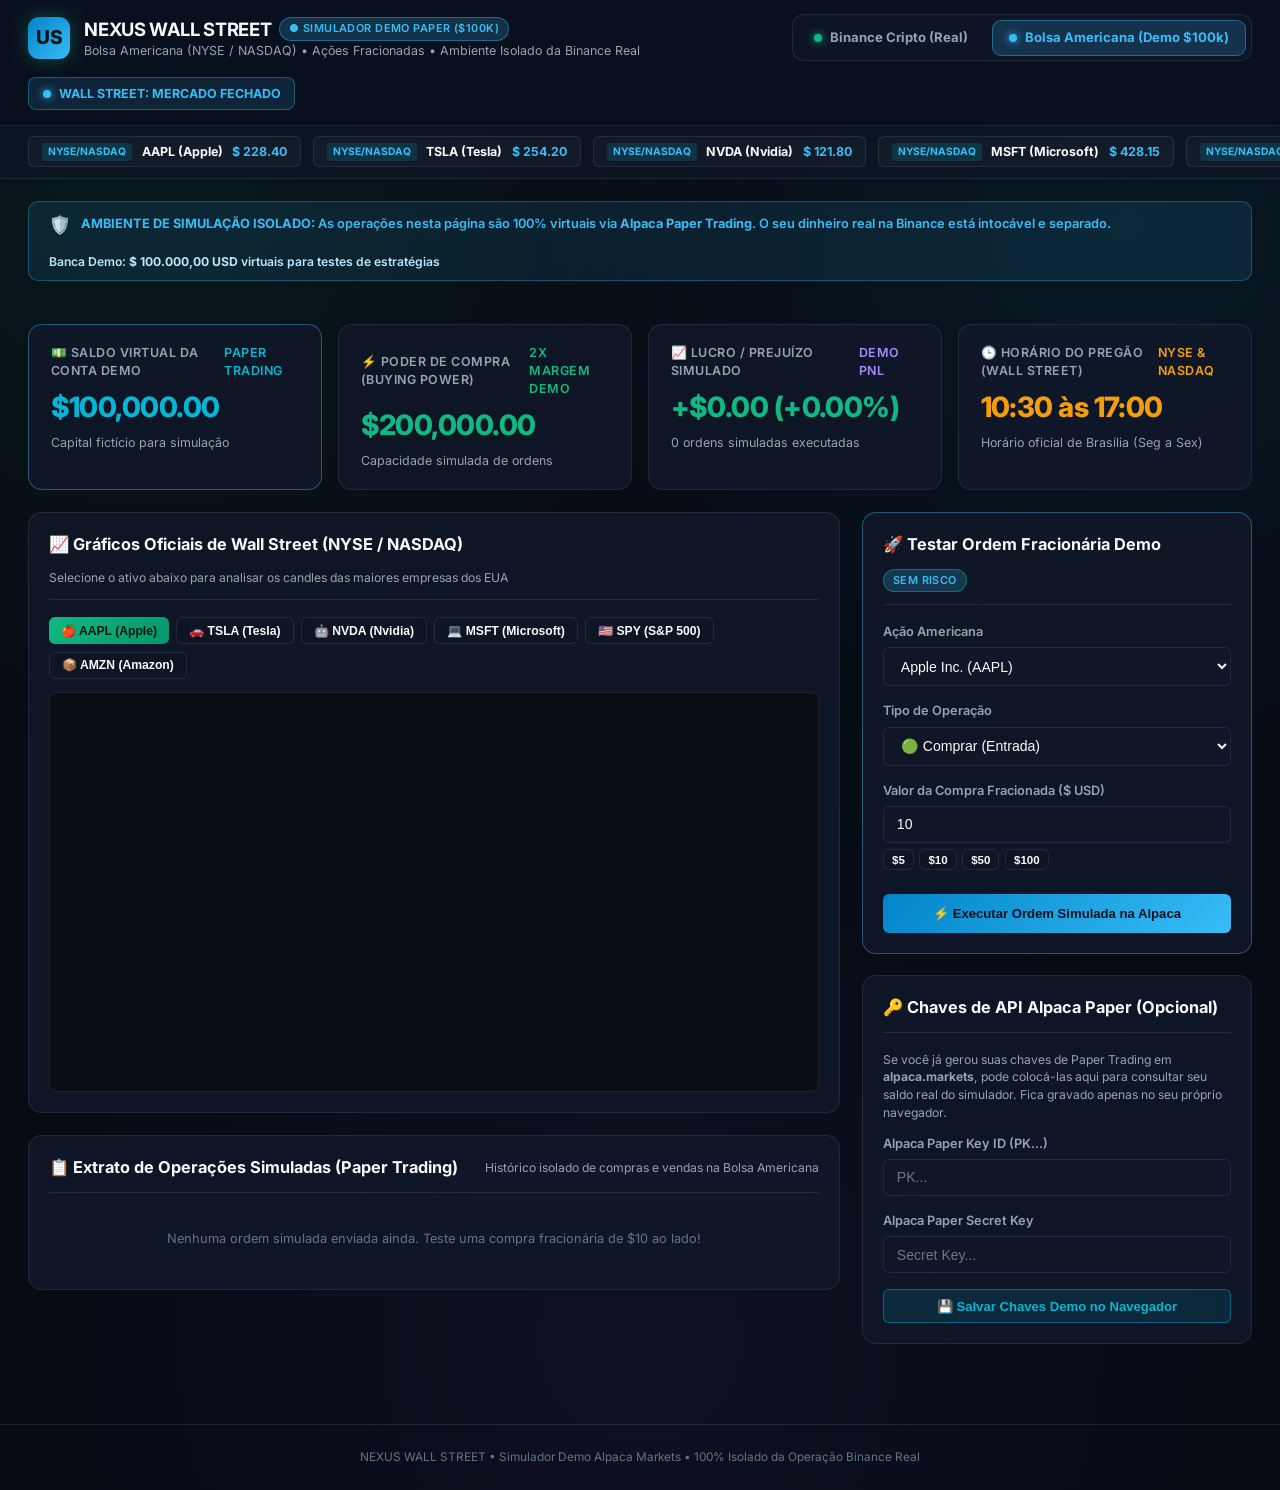
==== alpaca.html @ a0e59f93 "feat: complete visual redesign, real-time live metrics, and dedicated isolated Alpaca Demo simulator" ====
<!DOCTYPE html>
<html lang="pt-BR">
<head>
  <meta charset="UTF-8" />
  <meta name="viewport" content="width=device-width, initial-scale=1.0" />
  <title>NEXUS WALL STREET — Simulador Alpaca Paper Trading (Demo)</title>
  <link rel="stylesheet" href="styles.css?v=3.0.0" />
  <link rel="preconnect" href="https://fonts.googleapis.com">
  <link rel="preconnect" href="https://fonts.gstatic.com" crossorigin>
  <link href="https://fonts.googleapis.com/css2?family=Inter:wght@400;500;600;700;800&family=JetBrains+Mono:wght@400;600;700&display=swap" rel="stylesheet">
</head>
<body>

  <!-- Barra de Topo com Navegação entre Ambientes -->
  <header class="top-navbar">
    <div class="brand-area">
      <div class="brand-logo" style="background: linear-gradient(135deg, #0284c7, #38bdf8);">US</div>
      <div class="brand-title">
        <h1>
          NEXUS WALL STREET
          <span class="badge-live" style="background: rgba(56, 189, 248, 0.2); color: #38bdf8; border-color: rgba(56, 189, 248, 0.4);">
            ● SIMULADOR DEMO PAPER ($100K)
          </span>
        </h1>
        <div class="brand-subtitle">
          Bolsa Americana (NYSE / NASDAQ) • Ações Fracionadas • Ambiente Isolado da Binance Real
        </div>
      </div>
    </div>

    <!-- Seletor de Ambiente: Binance Real vs Bolsa Americana Demo -->
    <nav class="nav-switcher-bar" aria-label="Ambientes de Operação">
      <a href="index.html" class="nav-tab-link" title="Voltar para a Operação Real na Binance">
        <span class="pulse-dot pulse-green"></span>
        <span>Binance Cripto (Real)</span>
      </a>
      <a href="alpaca.html" class="nav-tab-link active-demo" title="Você está no Simulador Demo de Ações Americanas">
        <span class="pulse-dot pulse-blue"></span>
        <span>Bolsa Americana (Demo $100k)</span>
      </a>
    </nav>

    <!-- Status do Pregão de Wall Street -->
    <div class="controls-group">
      <div style="display: flex; align-items: center; gap: 0.5rem; background: rgba(56, 189, 248, 0.12); padding: 0.4rem 0.85rem; border-radius: 8px; border: 1px solid rgba(56, 189, 248, 0.35); font-size: 0.78rem;">
        <span id="marketStatusDot" class="pulse-dot pulse-blue"></span>
        <span id="marketStatusText" style="color: #38bdf8; font-weight: 700;">WALL STREET: VERIFICANDO...</span>
      </div>
    </div>
  </header>

  <!-- Faixa de Cotações de Wall Street -->
  <div class="market-ticker-strip" id="usMarketTickerStrip">
    <div class="ticker-pill"><span class="ticker-tag tag-bolsa">NYSE/NASDAQ</span><strong>AAPL (Apple)</strong><span style="color: #38bdf8; font-weight: 700;">$ 228.40</span></div>
    <div class="ticker-pill"><span class="ticker-tag tag-bolsa">NYSE/NASDAQ</span><strong>TSLA (Tesla)</strong><span style="color: #38bdf8; font-weight: 700;">$ 254.20</span></div>
    <div class="ticker-pill"><span class="ticker-tag tag-bolsa">NYSE/NASDAQ</span><strong>NVDA (Nvidia)</strong><span style="color: #38bdf8; font-weight: 700;">$ 121.80</span></div>
    <div class="ticker-pill"><span class="ticker-tag tag-bolsa">NYSE/NASDAQ</span><strong>MSFT (Microsoft)</strong><span style="color: #38bdf8; font-weight: 700;">$ 428.15</span></div>
    <div class="ticker-pill"><span class="ticker-tag tag-bolsa">NYSE/NASDAQ</span><strong>SPY (S&P 500)</strong><span style="color: #38bdf8; font-weight: 700;">$ 572.90</span></div>
  </div>

  <main class="dashboard-container">

    <!-- Banner de Isolamento e Segurança -->
    <div class="environment-banner env-demo">
      <div style="display: flex; align-items: center; gap: 0.6rem;">
        <span style="font-size: 1.1rem;">🛡️</span>
        <span><strong>AMBIENTE DE SIMULAÇÃO ISOLADO:</strong> As operações nesta página são 100% virtuais via <strong>Alpaca Paper Trading</strong>. O seu dinheiro real na Binance está intocável e separado.</span>
      </div>
      <div style="font-size: 0.76rem; color: #bae6fd;">
        Banca Demo: <strong>$ 100.000,00 USD</strong> virtuais para testes de estratégias
      </div>
    </div>

    <!-- 4 KPIS DA CONTA DEMO ALPACA -->
    <section class="kpi-grid">
      <div class="kpi-card" style="border-color: rgba(56, 189, 248, 0.4);">
        <div class="kpi-header">
          <span>💵 Saldo Virtual da Conta Demo</span>
          <span class="text-cyan">PAPER TRADING</span>
        </div>
        <div class="kpi-value text-cyan" id="alpacaDemoEquity">$ 100.000,00</div>
        <div class="kpi-sub">
          <span>Capital fictício para simulação</span>
        </div>
      </div>

      <div class="kpi-card">
        <div class="kpi-header">
          <span>⚡ Poder de Compra (Buying Power)</span>
          <span class="text-emerald">2X MARGEM DEMO</span>
        </div>
        <div class="kpi-value text-emerald" id="alpacaBuyingPower">$ 200.000,00</div>
        <div class="kpi-sub">
          <span>Capacidade simulada de ordens</span>
        </div>
      </div>

      <div class="kpi-card">
        <div class="kpi-header">
          <span>📈 Lucro / Prejuízo Simulado</span>
          <span class="text-purple">DEMO PnL</span>
        </div>
        <div class="kpi-value text-purple" id="alpacaDemoPnL">+$ 0,00 (0.00%)</div>
        <div class="kpi-sub">
          <span id="alpacaTradesCount">0 ordens simuladas executadas</span>
        </div>
      </div>

      <div class="kpi-card">
        <div class="kpi-header">
          <span>🕒 Horário do Pregão (Wall Street)</span>
          <span class="text-amber">NYSE & NASDAQ</span>
        </div>
        <div class="kpi-value text-amber" id="alpacaMarketClock">10:30 às 17:00</div>
        <div class="kpi-sub">
          <span>Horário oficial de Brasília (Seg a Sex)</span>
        </div>
      </div>
    </section>

    <!-- GRID DE TRABALHO: GRÁFICO DE AÇÕES + SIMULADOR DE ORDENS FRACIONADAS -->
    <div class="main-workspace-grid">

      <!-- Coluna Esquerda: Gráfico TradingView Oficial de Ações Americanas -->
      <div style="display: flex; flex-direction: column; gap: 1.35rem;">
        <section class="section-panel">
          <div class="section-header">
            <div class="section-title">
              <span>📈 Gráficos Oficiais de Wall Street (NYSE / NASDAQ)</span>
            </div>
            <div style="font-size: 0.76rem; color: var(--text-secondary);">
              Selecione o ativo abaixo para analisar os candles das maiores empresas dos EUA
            </div>
          </div>

          <!-- Tabs de Ações -->
          <div style="display: flex; gap: 0.45rem; margin-bottom: 0.85rem; flex-wrap: wrap;" id="usAssetTabs">
            <button class="btn btn-primary" onclick="switchUSChart('NASDAQ:AAPL', this)" style="padding: 0.35rem 0.75rem; font-size: 0.76rem;">
              🍎 AAPL (Apple)
            </button>
            <button class="btn" onclick="switchUSChart('NASDAQ:TSLA', this)" style="padding: 0.35rem 0.75rem; font-size: 0.76rem;">
              🚗 TSLA (Tesla)
            </button>
            <button class="btn" onclick="switchUSChart('NASDAQ:NVDA', this)" style="padding: 0.35rem 0.75rem; font-size: 0.76rem;">
              🤖 NVDA (Nvidia)
            </button>
            <button class="btn" onclick="switchUSChart('NASDAQ:MSFT', this)" style="padding: 0.35rem 0.75rem; font-size: 0.76rem;">
              💻 MSFT (Microsoft)
            </button>
            <button class="btn" onclick="switchUSChart('AMEX:SPY', this)" style="padding: 0.35rem 0.75rem; font-size: 0.76rem;">
              🇺🇸 SPY (S&P 500)
            </button>
            <button class="btn" onclick="switchUSChart('NASDAQ:AMZN', this)" style="padding: 0.35rem 0.75rem; font-size: 0.76rem;">
              📦 AMZN (Amazon)
            </button>
          </div>

          <!-- Container do Gráfico TradingView -->
          <div id="tradingview_chart_container" style="height: 400px; width: 100%; border-radius: 8px; overflow: hidden; background: #0b0e14; border: 1px solid rgba(255,255,255,0.08);">
            <iframe id="us_tv_iframe" src="https://s.tradingview.com/widgetembed/?frameElementId=tradingview_chart&symbol=NASDAQ%3AAAPL&interval=15&hidesidetoolbar=1&symboledit=1&saveimage=1&toolbarbg=0b0e14&studies=%5B%5D&theme=dark&style=1&timezone=America%2FNew_York&studies_overrides=%7B%7D&overrides=%7B%7D&enabled_features=%5B%5D&disabled_features=%5B%5D&locale=br" style="width: 100%; height: 100%; border: none;"></iframe>
          </div>
        </section>

        <!-- Histórico de Ordens Simuladas da Alpaca -->
        <section class="section-panel">
          <div class="section-header">
            <div class="section-title">
              <span>📋 Extrato de Operações Simuladas (Paper Trading)</span>
            </div>
            <div style="font-size: 0.76rem; color: var(--text-secondary);">
              Histórico isolado de compras e vendas na Bolsa Americana
            </div>
          </div>

          <div class="trades-feed-list" id="alpacaOrdersFeed">
            <div style="padding: 1rem; text-align: center; color: var(--text-muted); font-size: 0.8rem;">
              Nenhuma ordem simulada enviada ainda. Use o painel ao lado para testar uma compra fracionada.
            </div>
          </div>
        </section>
      </div>

      <!-- Coluna Direita: Painel de Controle de Ordens Simuladas & Chaves Alpaca -->
      <div style="display: flex; flex-direction: column; gap: 1.35rem;">

        <!-- Formulário de Teste de Ordens Fracionadas -->
        <section class="section-panel" style="border: 1px solid rgba(56, 189, 248, 0.4);">
          <div class="section-header">
            <div class="section-title">
              <span>🚀 Testar Ordem Fracionária Demo</span>
            </div>
            <span class="badge-live" style="background: rgba(56, 189, 248, 0.2); color: #38bdf8;">SEM RISCO</span>
          </div>

          <form id="alpacaOrderForm">
            <div class="form-group">
              <label for="selectStock">Ação Americana</label>
              <select id="selectStock" class="form-control">
                <option value="AAPL">Apple Inc. (AAPL)</option>
                <option value="TSLA">Tesla, Inc. (TSLA)</option>
                <option value="NVDA">NVIDIA Corp. (NVDA)</option>
                <option value="MSFT">Microsoft Corp. (MSFT)</option>
                <option value="SPY">SPDR S&P 500 ETF (SPY)</option>
                <option value="AMZN">Amazon.com, Inc. (AMZN)</option>
              </select>
            </div>

            <div class="form-group">
              <label for="selectOrderSide">Tipo de Operação</label>
              <select id="selectOrderSide" class="form-control">
                <option value="buy">🟢 Comprar (Entrada)</option>
                <option value="sell">🔴 Vender (Saída)</option>
              </select>
            </div>

            <div class="form-group">
              <label for="inputNotionalAmount">Valor da Compra Fracionada ($ USD)</label>
              <div style="display: flex; gap: 0.5rem;">
                <input type="number" id="inputNotionalAmount" class="form-control" min="1" step="1" value="10" required />
              </div>
              <div style="display: flex; gap: 0.35rem; margin-top: 0.4rem;">
                <button type="button" class="btn" onclick="document.getElementById('inputNotionalAmount').value = 5" style="padding: 0.2rem 0.5rem; font-size: 0.72rem;">$5</button>
                <button type="button" class="btn" onclick="document.getElementById('inputNotionalAmount').value = 10" style="padding: 0.2rem 0.5rem; font-size: 0.72rem;">$10</button>
                <button type="button" class="btn" onclick="document.getElementById('inputNotionalAmount').value = 50" style="padding: 0.2rem 0.5rem; font-size: 0.72rem;">$50</button>
                <button type="button" class="btn" onclick="document.getElementById('inputNotionalAmount').value = 100" style="padding: 0.2rem 0.5rem; font-size: 0.72rem;">$100</button>
              </div>
            </div>

            <button type="submit" class="btn btn-primary" style="width: 100%; justify-content: center; padding: 0.75rem; background: linear-gradient(135deg, #0284c7, #38bdf8); color: #02111e; font-weight: 700; margin-top: 0.5rem;">
              ⚡ Executar Ordem Simulada na Alpaca
            </button>
          </form>
        </section>

        <!-- Configuração Opcional de API Key da Alpaca (Salva apenas no seu navegador) -->
        <section class="section-panel">
          <div class="section-header">
            <div class="section-title">
              <span>🔑 Chaves de API Alpaca Paper (Opcional)</span>
            </div>
          </div>

          <div style="font-size: 0.76rem; color: var(--text-secondary); margin-bottom: 0.85rem;">
            Se você já gerou suas chaves de Paper Trading em <strong>alpaca.markets</strong>, pode colocá-las aqui para consultar seu saldo real do simulador. Fica gravado apenas no seu próprio navegador.
          </div>

          <form id="alpacaKeyForm">
            <div class="form-group">
              <label for="alpacaPaperKey">Alpaca Paper Key ID (PK...)</label>
              <input type="password" id="alpacaPaperKey" class="form-control" placeholder="PK..." />
            </div>
            <div class="form-group">
              <label for="alpacaPaperSecret">Alpaca Paper Secret Key</label>
              <input type="password" id="alpacaPaperSecret" class="form-control" placeholder="Secret Key..." />
            </div>
            <button type="submit" class="btn btn-cyan" style="width: 100%; justify-content: center;">
              💾 Salvar Chaves Demo no Navegador
            </button>
          </form>
        </section>

      </div>
    </div>
  </main>

  <footer style="text-align: center; padding: 1.5rem; font-size: 0.74rem; color: var(--text-muted); border-top: 1px solid var(--border-subtle); margin-top: 2rem;">
    NEXUS WALL STREET • Simulador Demo Alpaca Markets • 100% Isolado da Operação Binance Real
  </footer>

  <script src="alpaca.js?v=1.0.0"></script>
</body>
</html>
---- styles.css ----
:root {
  --bg-primary: #070b14;
  --bg-secondary: #0d1424;
  --bg-card: rgba(16, 24, 42, 0.85);
  --bg-card-hover: rgba(22, 33, 58, 0.95);
  --border-subtle: rgba(148, 163, 184, 0.14);
  --border-glow-green: rgba(16, 185, 129, 0.45);
  --border-glow-cyan: rgba(6, 182, 212, 0.45);
  --border-glow-red: rgba(239, 68, 68, 0.45);
  --text-primary: #f8fafc;
  --text-secondary: #94a3b8;
  --text-muted: #64748b;
  --accent-emerald: #10b981;
  --accent-emerald-bg: rgba(16, 185, 129, 0.12);
  --accent-cyan: #06b6d4;
  --accent-cyan-bg: rgba(6, 182, 212, 0.12);
  --accent-purple: #8b5cf6;
  --accent-purple-bg: rgba(139, 92, 246, 0.15);
  --accent-amber: #f59e0b;
  --accent-amber-bg: rgba(245, 158, 11, 0.14);
  --accent-red: #ef4444;
  --accent-red-bg: rgba(239, 68, 68, 0.14);
  --radius-lg: 14px;
  --radius-md: 10px;
  --radius-sm: 6px;
}

* {
  box-sizing: border-box;
  margin: 0;
  padding: 0;
}

body {
  font-family: 'Inter', -apple-system, BlinkMacSystemFont, 'Segoe UI', Roboto, sans-serif;
  background-color: var(--bg-primary);
  background-image:
    radial-gradient(circle at 12% 10%, rgba(16, 185, 129, 0.08) 0%, transparent 35%),
    radial-gradient(circle at 88% 15%, rgba(6, 182, 212, 0.08) 0%, transparent 35%),
    radial-gradient(circle at 50% 90%, rgba(139, 92, 246, 0.06) 0%, transparent 40%);
  color: var(--text-primary);
  min-height: 100vh;
  line-height: 1.45;
  overflow-x: hidden;
}

/* Header Superior */
.top-navbar {
  display: flex;
  flex-wrap: wrap;
  justify-content: space-between;
  align-items: center;
  gap: 1rem;
  padding: 0.9rem 1.75rem;
  background: rgba(10, 16, 30, 0.9);
  backdrop-filter: blur(12px);
  border-bottom: 1px solid var(--border-subtle);
  position: sticky;
  top: 0;
  z-index: 50;
}

.brand-area {
  display: flex;
  align-items: center;
  gap: 0.9rem;
}

.brand-logo {
  width: 42px;
  height: 42px;
  border-radius: 11px;
  background: linear-gradient(135deg, var(--accent-emerald), var(--accent-cyan));
  display: flex;
  align-items: center;
  justify-content: center;
  font-weight: 800;
  font-size: 1.2rem;
  color: #04131a;
  box-shadow: 0 0 20px rgba(16, 185, 129, 0.35);
}

.brand-title h1 {
  font-size: 1.15rem;
  font-weight: 700;
  letter-spacing: -0.02em;
  display: flex;
  align-items: center;
  gap: 0.5rem;
}

.badge-live {
  font-size: 0.68rem;
  padding: 0.18rem 0.55rem;
  border-radius: 999px;
  background: var(--accent-emerald-bg);
  color: var(--accent-emerald);
  border: 1px solid var(--border-glow-green);
  font-weight: 600;
  text-transform: uppercase;
  letter-spacing: 0.04em;
}

.brand-subtitle {
  font-size: 0.78rem;
  color: var(--text-secondary);
}

/* Barra de Progresso do Dia */
.day-cycle-widget {
  display: flex;
  align-items: center;
  gap: 1rem;
  background: rgba(15, 23, 42, 0.9);
  padding: 0.5rem 1rem;
  border-radius: var(--radius-md);
  border: 1px solid var(--border-subtle);
  min-width: 290px;
}

.day-label {
  font-weight: 700;
  font-size: 0.9rem;
  color: var(--accent-cyan);
  white-space: nowrap;
}

.day-progress-wrapper {
  flex: 1;
}

.day-progress-header {
  display: flex;
  justify-content: space-between;
  font-size: 0.72rem;
  color: var(--text-secondary);
  margin-bottom: 0.25rem;
}

.day-progress-bar {
  width: 100%;
  height: 8px;
  background: rgba(255, 255, 255, 0.08);
  border-radius: 999px;
  overflow: hidden;
}

.day-progress-fill {
  height: 100%;
  background: linear-gradient(90deg, var(--accent-cyan), var(--accent-emerald));
  border-radius: 999px;
  transition: width 0.35s ease;
}

/* Botões de Controle */
.controls-group {
  display: flex;
  align-items: center;
  gap: 0.6rem;
  flex-wrap: wrap;
}

.btn {
  display: inline-flex;
  align-items: center;
  gap: 0.45rem;
  padding: 0.52rem 0.95rem;
  border-radius: var(--radius-sm);
  font-size: 0.82rem;
  font-weight: 600;
  cursor: pointer;
  border: 1px solid var(--border-subtle);
  background: var(--bg-secondary);
  color: var(--text-primary);
  transition: all 0.18s ease;
}

.btn:hover {
  transform: translateY(-1px);
  border-color: var(--accent-cyan);
}

.btn-primary {
  background: linear-gradient(135deg, #10b981, #059669);
  color: #03150e;
  border: none;
  font-weight: 700;
}

.btn-primary:hover {
  box-shadow: 0 0 16px rgba(16, 185, 129, 0.4);
}

.btn-cyan {
  background: var(--accent-cyan-bg);
  color: var(--accent-cyan);
  border-color: var(--border-glow-cyan);
}

.btn-purple {
  background: var(--accent-purple-bg);
  color: #c4b5fd;
  border-color: rgba(139, 92, 246, 0.4);
}

.select-speed {
  background: var(--bg-secondary);
  color: var(--text-primary);
  border: 1px solid var(--border-subtle);
  padding: 0.48rem 0.75rem;
  border-radius: var(--radius-sm);
  font-size: 0.8rem;
  font-weight: 500;
}

/* Ticker de Cotações Cripto & Bolsa */
.market-ticker-strip {
  display: flex;
  gap: 0.75rem;
  padding: 0.65rem 1.75rem;
  background: rgba(13, 20, 36, 0.75);
  border-bottom: 1px solid var(--border-subtle);
  overflow-x: auto;
}

.ticker-pill {
  display: flex;
  align-items: center;
  gap: 0.6rem;
  padding: 0.35rem 0.8rem;
  background: rgba(255, 255, 255, 0.03);
  border: 1px solid var(--border-subtle);
  border-radius: var(--radius-sm);
  font-size: 0.78rem;
  white-space: nowrap;
}

.ticker-tag {
  font-size: 0.64rem;
  padding: 0.1rem 0.38rem;
  border-radius: 4px;
  font-weight: 700;
}

.tag-cripto {
  background: rgba(245, 158, 11, 0.16);
  color: #fbbf24;
}

.tag-bolsa {
  background: rgba(6, 182, 212, 0.16);
  color: #38bdf8;
}

/* Container Principal */
.dashboard-container {
  max-width: 1600px;
  margin: 0 auto;
  padding: 1.4rem 1.75rem 3rem;
  display: flex;
  flex-direction: column;
  gap: 1.4rem;
}

/* Grid de KPIs Principais */
.kpi-grid {
  display: grid;
  grid-template-columns: repeat(auto-fit, minmax(260px, 1fr));
  gap: 1rem;
}

.kpi-card {
  background: var(--bg-card);
  border: 1px solid var(--border-subtle);
  border-radius: var(--radius-lg);
  padding: 1.2rem 1.35rem;
  position: relative;
  overflow: hidden;
}

.kpi-card.vault-highlight {
  background: linear-gradient(145deg, rgba(16, 185, 129, 0.14), rgba(16, 24, 42, 0.92));
  border-color: var(--border-glow-green);
  box-shadow: 0 8px 30px rgba(16, 185, 129, 0.08);
}

.kpi-card.hive-highlight {
  background: linear-gradient(145deg, rgba(139, 92, 246, 0.14), rgba(16, 24, 42, 0.92));
  border-color: rgba(139, 92, 246, 0.4);
}

.kpi-header {
  display: flex;
  justify-content: space-between;
  align-items: center;
  font-size: 0.78rem;
  text-transform: uppercase;
  letter-spacing: 0.04em;
  color: var(--text-secondary);
  font-weight: 600;
  margin-bottom: 0.45rem;
}

.kpi-value {
  font-size: 1.75rem;
  font-weight: 800;
  letter-spacing: -0.02em;
  margin-bottom: 0.35rem;
}

.kpi-sub {
  font-size: 0.78rem;
  color: var(--text-secondary);
  display: flex;
  align-items: center;
  gap: 0.4rem;
}

.text-emerald { color: var(--accent-emerald); }
.text-cyan { color: var(--accent-cyan); }
.text-purple { color: #a78bfa; }
.text-amber { color: var(--accent-amber); }
.text-red { color: var(--accent-red); }

/* Layout Principal 2 Colunas */
.main-workspace-grid {
  display: grid;
  grid-template-columns: 1fr 390px;
  gap: 1.35rem;
  align-items: start;
}

@media (max-width: 1180px) {
  .main-workspace-grid {
    grid-template-columns: 1fr;
  }
}

.section-panel {
  background: var(--bg-card);
  border: 1px solid var(--border-subtle);
  border-radius: var(--radius-lg);
  padding: 1.25rem;
}

.section-header {
  display: flex;
  justify-content: space-between;
  align-items: center;
  flex-wrap: wrap;
  gap: 0.75rem;
  margin-bottom: 1.1rem;
  padding-bottom: 0.75rem;
  border-bottom: 1px solid var(--border-subtle);
}

.section-title {
  font-size: 1.02rem;
  font-weight: 700;
  display: flex;
  align-items: center;
  gap: 0.55rem;
}

/* Grid de Cards dos Robôs Operadores */
.bots-swarm-grid {
  display: grid;
  grid-template-columns: repeat(auto-fill, minmax(290px, 1fr));
  gap: 0.95rem;
}

.bot-card {
  background: rgba(13, 20, 36, 0.92);
  border: 1px solid var(--border-subtle);
  border-radius: var(--radius-md);
  padding: 1rem;
  transition: all 0.2s ease;
  cursor: pointer;
  position: relative;
}

.bot-card:hover {
  transform: translateY(-2px);
  border-color: var(--accent-cyan);
  background: var(--bg-card-hover);
}

.bot-card.positive-day {
  border-left: 4px solid var(--accent-emerald);
}

.bot-card.negative-day {
  border-left: 4px solid var(--accent-red);
}

.bot-top-row {
  display: flex;
  justify-content: space-between;
  align-items: flex-start;
  margin-bottom: 0.65rem;
}

.bot-name {
  font-weight: 700;
  font-size: 0.96rem;
  color: var(--text-primary);
  display: flex;
  align-items: center;
  gap: 0.4rem;
}

.gen-badge {
  font-size: 0.68rem;
  padding: 0.12rem 0.45rem;
  border-radius: 4px;
  background: var(--accent-purple-bg);
  color: #c4b5fd;
  border: 1px solid rgba(139, 92, 246, 0.35);
  font-weight: 700;
}

.iq-badge {
  font-size: 0.72rem;
  padding: 0.15rem 0.5rem;
  border-radius: 999px;
  background: var(--accent-cyan-bg);
  color: var(--accent-cyan);
  font-weight: 700;
}

.bot-meta-row {
  display: flex;
  justify-content: space-between;
  font-size: 0.75rem;
  color: var(--text-secondary);
  margin-bottom: 0.75rem;
}

.bot-pnl-box {
  background: rgba(255, 255, 255, 0.03);
  border-radius: var(--radius-sm);
  padding: 0.6rem 0.75rem;
  display: flex;
  justify-content: space-between;
  align-items: center;
  margin-bottom: 0.7rem;
}

.bot-status-pill {
  font-size: 0.7rem;
  padding: 0.15rem 0.5rem;
  border-radius: 4px;
  font-weight: 700;
}

.status-cloning {
  background: var(--accent-emerald-bg);
  color: var(--accent-emerald);
}

.status-danger {
  background: var(--accent-red-bg);
  color: var(--accent-red);
}

/* Barras de Pesos Neurais Miniatura */
.neural-mini-bars {
  display: grid;
  grid-template-columns: repeat(6, 1fr);
  gap: 0.3rem;
  margin-top: 0.55rem;
}

.neural-bar-col {
  display: flex;
  flex-direction: column;
  align-items: center;
  gap: 0.2rem;
}

.neural-bar-track {
  width: 100%;
  height: 26px;
  background: rgba(255, 255, 255, 0.06);
  border-radius: 3px;
  display: flex;
  align-items: flex-end;
  overflow: hidden;
}

.neural-bar-fill {
  width: 100%;
  background: linear-gradient(180deg, var(--accent-cyan), var(--accent-purple));
  border-radius: 3px;
}

.neural-bar-label {
  font-size: 0.6rem;
  color: var(--text-muted);
  font-weight: 600;
}

/* Tabelas e Listas Laterais */
.feed-list {
  display: flex;
  flex-direction: column;
  gap: 0.55rem;
  max-height: 360px;
  overflow-y: auto;
}

.feed-item {
  padding: 0.65rem 0.8rem;
  border-radius: var(--radius-sm);
  background: rgba(255, 255, 255, 0.025);
  border: 1px solid var(--border-subtle);
  font-size: 0.78rem;
  display: flex;
  justify-content: space-between;
  align-items: center;
  gap: 0.5rem;
}

.ledger-table {
  width: 100%;
  border-collapse: collapse;
  font-size: 0.8rem;
}

.ledger-table th,
.ledger-table td {
  padding: 0.65rem 0.75rem;
  text-align: left;
  border-bottom: 1px solid var(--border-subtle);
}

.ledger-table th {
  color: var(--text-secondary);
  font-weight: 600;
  font-size: 0.72rem;
  text-transform: uppercase;
}

/* Modais Nativos <dialog closedby="any"> */
dialog {
  margin: auto;
  background: #0d1527;
  color: var(--text-primary);
  border: 1px solid var(--border-glow-cyan);
  border-radius: var(--radius-lg);
  padding: 0;
  width: min(620px, 92vw);
  box-shadow: 0 25px 60px rgba(0, 0, 0, 0.75);
}

dialog::backdrop {
  background-color: rgba(3, 7, 18, 0.72);
  backdrop-filter: blur(4px);
}

.dialog-inner {
  padding: 1.5rem;
}

.dialog-header {
  display: flex;
  justify-content: space-between;
  align-items: center;
  padding-bottom: 0.9rem;
  margin-bottom: 1.1rem;
  border-bottom: 1px solid var(--border-subtle);
}

.form-group {
  margin-bottom: 1rem;
}

.form-group label {
  display: block;
  font-size: 0.8rem;
  font-weight: 600;
  color: var(--text-secondary);
  margin-bottom: 0.35rem;
}

.form-control {
  width: 100%;
  padding: 0.6rem 0.8rem;
  border-radius: var(--radius-sm);
  border: 1px solid var(--border-subtle);
  background: rgba(15, 23, 42, 0.95);
  color: var(--text-primary);
  font-size: 0.88rem;
}

/* Nav Switcher: Binance Real vs Alpaca Demo */
.nav-switcher-bar {
  display: flex;
  align-items: center;
  gap: 0.5rem;
  background: rgba(15, 23, 42, 0.8);
  padding: 0.3rem;
  border-radius: 12px;
  border: 1px solid var(--border-subtle);
}

.nav-tab-link {
  display: inline-flex;
  align-items: center;
  gap: 0.5rem;
  padding: 0.45rem 1rem;
  border-radius: 9px;
  font-size: 0.82rem;
  font-weight: 700;
  text-decoration: none;
  color: var(--text-secondary);
  transition: all 0.2s ease;
}

.nav-tab-link:hover {
  color: var(--text-primary);
  background: rgba(255, 255, 255, 0.05);
}

.nav-tab-link.active-real {
  background: rgba(16, 185, 129, 0.18);
  color: #10b981;
  border: 1px solid rgba(16, 185, 129, 0.4);
}

.nav-tab-link.active-demo {
  background: rgba(56, 189, 248, 0.18);
  color: #38bdf8;
  border: 1px solid rgba(56, 189, 248, 0.4);
}

.pulse-dot {
  width: 8px;
  height: 8px;
  border-radius: 50%;
  display: inline-block;
  animation: pulseAnim 1.6s infinite ease-in-out;
}

.pulse-green {
  background: #10b981;
  box-shadow: 0 0 8px #10b981;
}

.pulse-blue {
  background: #38bdf8;
  box-shadow: 0 0 8px #38bdf8;
}

@keyframes pulseAnim {
  0% { transform: scale(0.9); opacity: 0.6; }
  50% { transform: scale(1.3); opacity: 1; }
  100% { transform: scale(0.9); opacity: 0.6; }
}

/* Terminal Card & Position Highlights */
.position-hero-card {
  background: linear-gradient(135deg, rgba(16, 24, 42, 0.95), rgba(13, 20, 36, 0.95));
  border: 1px solid rgba(16, 185, 129, 0.35);
  border-radius: var(--radius-lg);
  padding: 1.25rem;
  position: relative;
  overflow: hidden;
}

.position-hero-card::before {
  content: '';
  position: absolute;
  top: 0;
  left: 0;
  right: 0;
  height: 3px;
  background: linear-gradient(90deg, #10b981, #06b6d4, #8b5cf6);
}

.position-stats-grid {
  display: grid;
  grid-template-columns: repeat(auto-fit, minmax(140px, 1fr));
  gap: 0.75rem;
  margin-top: 1rem;
}

.pos-stat-box {
  background: rgba(255, 255, 255, 0.03);
  border: 1px solid rgba(255, 255, 255, 0.06);
  border-radius: var(--radius-sm);
  padding: 0.65rem 0.85rem;
}

.pos-stat-label {
  font-size: 0.68rem;
  color: var(--text-muted);
  text-transform: uppercase;
  font-weight: 700;
  letter-spacing: 0.05em;
}

.pos-stat-value {
  font-size: 1.15rem;
  font-weight: 800;
  margin-top: 0.2rem;
}

/* Badge de isolamento seguro */
.environment-banner {
  padding: 0.6rem 1.25rem;
  border-radius: var(--radius-md);
  font-size: 0.8rem;
  font-weight: 600;
  display: flex;
  align-items: center;
  justify-content: space-between;
  gap: 1rem;
  margin-bottom: 1.25rem;
  flex-wrap: wrap;
}

.env-real {
  background: rgba(16, 185, 129, 0.1);
  border: 1px solid rgba(16, 185, 129, 0.3);
  color: #34d399;
}

.env-demo {
  background: rgba(56, 189, 248, 0.1);
  border: 1px solid rgba(56, 189, 248, 0.3);
  color: #38bdf8;
}
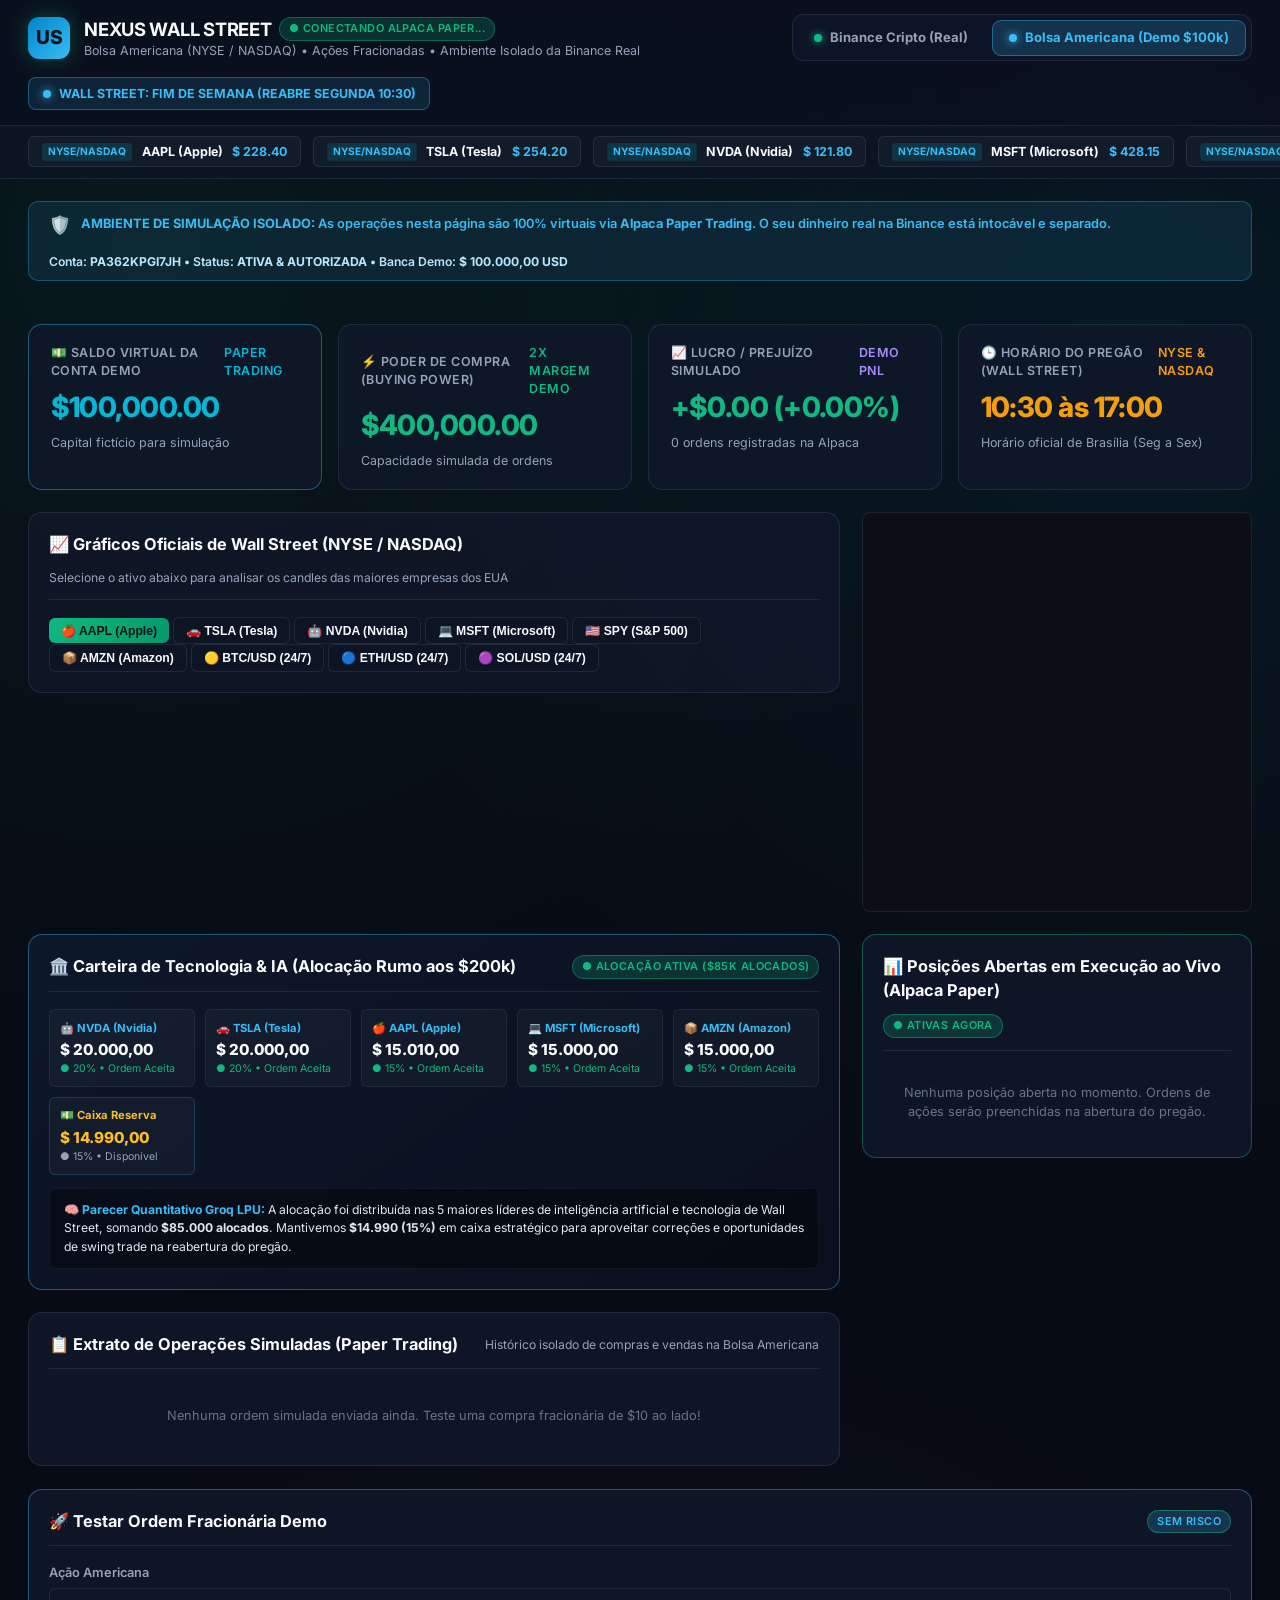
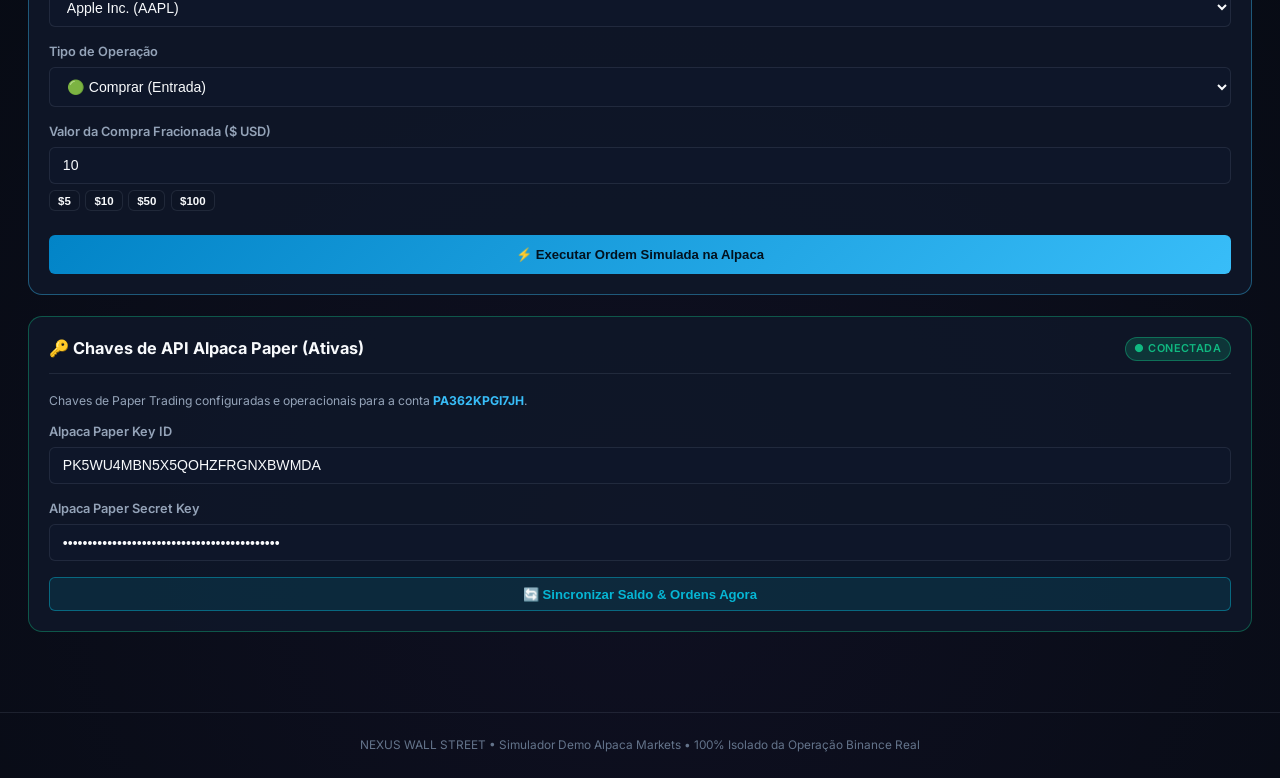
==== commit 2f36da82: "feat: nexus darwin ai - arquitetura 3 camadas 7d, order flow, folga 3x taxa, telegram bot e persiste" ====
--- a/alpaca.html
+++ b/alpaca.html
@@ -18,8 +18,8 @@
       <div class="brand-title">
         <h1>
           NEXUS WALL STREET
-          <span class="badge-live" style="background: rgba(56, 189, 248, 0.2); color: #38bdf8; border-color: rgba(56, 189, 248, 0.4);">
-            ● SIMULADOR DEMO PAPER ($100K)
+          <span class="badge-live" style="background: rgba(16, 185, 129, 0.2); color: #10b981; border-color: rgba(16, 185, 129, 0.4);" id="alpacaConnBadge">
+            ● CONECTANDO ALPACA PAPER...
           </span>
         </h1>
         <div class="brand-subtitle">
@@ -66,8 +66,8 @@
         <span style="font-size: 1.1rem;">🛡️</span>
         <span><strong>AMBIENTE DE SIMULAÇÃO ISOLADO:</strong> As operações nesta página são 100% virtuais via <strong>Alpaca Paper Trading</strong>. O seu dinheiro real na Binance está intocável e separado.</span>
       </div>
-      <div style="font-size: 0.76rem; color: #bae6fd;">
-        Banca Demo: <strong>$ 100.000,00 USD</strong> virtuais para testes de estratégias
+      <div style="font-size: 0.76rem; color: #bae6fd;" id="bannerAccountNumber">
+        Conta: <strong>PA362KPGI7JH</strong> • Status: <strong>ATIVA & AUTORIZADA</strong> • Banca Demo: <strong>$ 100.000,00 USD</strong>
       </div>
     </div>
 
@@ -134,7 +134,6 @@
           </div>
 
           <!-- Tabs de Ações -->
-          <div style="display: flex; gap: 0.45rem; margin-bottom: 0.85rem; flex-wrap: wrap;" id="usAssetTabs">
             <button class="btn btn-primary" onclick="switchUSChart('NASDAQ:AAPL', this)" style="padding: 0.35rem 0.75rem; font-size: 0.76rem;">
               🍎 AAPL (Apple)
             </button>
@@ -152,12 +151,87 @@
             </button>
             <button class="btn" onclick="switchUSChart('NASDAQ:AMZN', this)" style="padding: 0.35rem 0.75rem; font-size: 0.76rem;">
               📦 AMZN (Amazon)
+            </button>
+            <button class="btn" onclick="switchUSChart('COINBASE:BTCUSD', this)" style="padding: 0.35rem 0.75rem; font-size: 0.76rem;">
+              🟡 BTC/USD (24/7)
+            </button>
+            <button class="btn" onclick="switchUSChart('COINBASE:ETHUSD', this)" style="padding: 0.35rem 0.75rem; font-size: 0.76rem;">
+              🔵 ETH/USD (24/7)
+            </button>
+            <button class="btn" onclick="switchUSChart('COINBASE:SOLUSD', this)" style="padding: 0.35rem 0.75rem; font-size: 0.76rem;">
+              🟣 SOL/USD (24/7)
             </button>
           </div>
 
           <!-- Container do Gráfico TradingView -->
           <div id="tradingview_chart_container" style="height: 400px; width: 100%; border-radius: 8px; overflow: hidden; background: #0b0e14; border: 1px solid rgba(255,255,255,0.08);">
             <iframe id="us_tv_iframe" src="https://s.tradingview.com/widgetembed/?frameElementId=tradingview_chart&symbol=NASDAQ%3AAAPL&interval=15&hidesidetoolbar=1&symboledit=1&saveimage=1&toolbarbg=0b0e14&studies=%5B%5D&theme=dark&style=1&timezone=America%2FNew_York&studies_overrides=%7B%7D&overrides=%7B%7D&enabled_features=%5B%5D&disabled_features=%5B%5D&locale=br" style="width: 100%; height: 100%; border: none;"></iframe>
+          </div>
+        </section>
+
+        <!-- Painel Carteira de Alta Performance Wall Street (Meta $200k) -->
+        <section class="section-panel" style="border: 1px solid rgba(56, 189, 248, 0.4); background: linear-gradient(145deg, rgba(14, 25, 45, 0.9), rgba(10, 16, 30, 0.95));">
+          <div class="section-header">
+            <div class="section-title">
+              <span>🏛️ Carteira de Tecnologia & IA (Alocação Rumo aos $200k)</span>
+            </div>
+            <span class="badge-live" style="background: rgba(16, 185, 129, 0.2); color: #10b981; border-color: rgba(16, 185, 129, 0.4);">
+              ● ALOCAÇÃO ATIVA ($85K ALOCADOS)
+            </span>
+          </div>
+
+          <!-- Cards de Ativos Alocados -->
+          <div style="display: grid; grid-template-columns: repeat(auto-fit, minmax(130px, 1fr)); gap: 0.6rem; margin-bottom: 0.85rem;">
+            <div style="background: rgba(255, 255, 255, 0.03); padding: 0.6rem; border-radius: 6px; border: 1px solid rgba(255, 255, 255, 0.06);">
+              <div style="font-size: 0.70rem; color: #38bdf8; font-weight: 700;">🤖 NVDA (Nvidia)</div>
+              <div style="font-size: 0.95rem; font-weight: 800; color: #f8fafc; margin-top: 0.2rem;">$ 20.000,00</div>
+              <div style="font-size: 0.66rem; color: #10b981;">● 20% • Ordem Aceita</div>
+            </div>
+            <div style="background: rgba(255, 255, 255, 0.03); padding: 0.6rem; border-radius: 6px; border: 1px solid rgba(255, 255, 255, 0.06);">
+              <div style="font-size: 0.70rem; color: #38bdf8; font-weight: 700;">🚗 TSLA (Tesla)</div>
+              <div style="font-size: 0.95rem; font-weight: 800; color: #f8fafc; margin-top: 0.2rem;">$ 20.000,00</div>
+              <div style="font-size: 0.66rem; color: #10b981;">● 20% • Ordem Aceita</div>
+            </div>
+            <div style="background: rgba(255, 255, 255, 0.03); padding: 0.6rem; border-radius: 6px; border: 1px solid rgba(255, 255, 255, 0.06);">
+              <div style="font-size: 0.70rem; color: #38bdf8; font-weight: 700;">🍎 AAPL (Apple)</div>
+              <div style="font-size: 0.95rem; font-weight: 800; color: #f8fafc; margin-top: 0.2rem;">$ 15.010,00</div>
+              <div style="font-size: 0.66rem; color: #10b981;">● 15% • Ordem Aceita</div>
+            </div>
+            <div style="background: rgba(255, 255, 255, 0.03); padding: 0.6rem; border-radius: 6px; border: 1px solid rgba(255, 255, 255, 0.06);">
+              <div style="font-size: 0.70rem; color: #38bdf8; font-weight: 700;">💻 MSFT (Microsoft)</div>
+              <div style="font-size: 0.95rem; font-weight: 800; color: #f8fafc; margin-top: 0.2rem;">$ 15.000,00</div>
+              <div style="font-size: 0.66rem; color: #10b981;">● 15% • Ordem Aceita</div>
+            </div>
+            <div style="background: rgba(255, 255, 255, 0.03); padding: 0.6rem; border-radius: 6px; border: 1px solid rgba(255, 255, 255, 0.06);">
+              <div style="font-size: 0.70rem; color: #38bdf8; font-weight: 700;">📦 AMZN (Amazon)</div>
+              <div style="font-size: 0.95rem; font-weight: 800; color: #f8fafc; margin-top: 0.2rem;">$ 15.000,00</div>
+              <div style="font-size: 0.66rem; color: #10b981;">● 15% • Ordem Aceita</div>
+            </div>
+            <div style="background: rgba(255, 255, 255, 0.03); padding: 0.6rem; border-radius: 6px; border: 1px solid rgba(56, 189, 248, 0.2);">
+              <div style="font-size: 0.70rem; color: #fbbf24; font-weight: 700;">💵 Caixa Reserva</div>
+              <div style="font-size: 0.95rem; font-weight: 800; color: #fbbf24; margin-top: 0.2rem;">$ 14.990,00</div>
+              <div style="font-size: 0.66rem; color: #94a3b8;">● 15% • Disponível</div>
+            </div>
+          </div>
+
+          <!-- Parecer Groq LPU -->
+          <div style="background: rgba(0, 0, 0, 0.35); padding: 0.75rem 0.85rem; border-radius: 6px; border: 1px solid rgba(255, 255, 255, 0.05); font-size: 0.76rem; line-height: 1.5; color: #e2e8f0;">
+            <strong style="color: #38bdf8;">🧠 Parecer Quantitativo Groq LPU:</strong> A alocação foi distribuída nas 5 maiores líderes de inteligência artificial e tecnologia de Wall Street, somando <strong>$85.000 alocados</strong>. Mantivemos <strong>$14.990 (15%)</strong> em caixa estratégico para aproveitar correções e oportunidades de swing trade na reabertura do pregão.
+          </div>
+        </section>
+
+        <!-- Posições Abertas ao Vivo na Alpaca Paper -->
+        <section class="section-panel" style="border: 1px solid rgba(16, 185, 129, 0.4);">
+          <div class="section-header">
+            <div class="section-title">
+              <span>📊 Posições Abertas em Execução ao Vivo (Alpaca Paper)</span>
+            </div>
+            <span class="badge-live" style="background: rgba(16, 185, 129, 0.2); color: #10b981;">● ATIVAS AGORA</span>
+          </div>
+          <div id="alpacaPositionsContainer">
+            <div style="padding: 1rem; text-align: center; color: var(--text-muted); font-size: 0.8rem;">
+              Carregando posições da conta Alpaca...
+            </div>
           </div>
         </section>
 
@@ -202,6 +276,9 @@
                 <option value="MSFT">Microsoft Corp. (MSFT)</option>
                 <option value="SPY">SPDR S&P 500 ETF (SPY)</option>
                 <option value="AMZN">Amazon.com, Inc. (AMZN)</option>
+                <option value="BTC/USD">🟡 Bitcoin (BTC/USD) - Ativo 24/7</option>
+                <option value="ETH/USD">🔵 Ethereum (ETH/USD) - Ativo 24/7</option>
+                <option value="SOL/USD">🟣 Solana (SOL/USD) - Ativo 24/7</option>
               </select>
             </div>
 
@@ -232,29 +309,30 @@
           </form>
         </section>
 
-        <!-- Configuração Opcional de API Key da Alpaca (Salva apenas no seu navegador) -->
-        <section class="section-panel">
-          <div class="section-header">
-            <div class="section-title">
-              <span>🔑 Chaves de API Alpaca Paper (Opcional)</span>
-            </div>
+        <!-- Configuração das Chaves de API Alpaca Paper -->
+        <section class="section-panel" style="border: 1px solid rgba(16, 185, 129, 0.4);">
+          <div class="section-header">
+            <div class="section-title">
+              <span>🔑 Chaves de API Alpaca Paper (Ativas)</span>
+            </div>
+            <span class="badge-live" style="background: rgba(16, 185, 129, 0.2); color: #10b981;">● CONECTADA</span>
           </div>
 
           <div style="font-size: 0.76rem; color: var(--text-secondary); margin-bottom: 0.85rem;">
-            Se você já gerou suas chaves de Paper Trading em <strong>alpaca.markets</strong>, pode colocá-las aqui para consultar seu saldo real do simulador. Fica gravado apenas no seu próprio navegador.
+            Chaves de Paper Trading configuradas e operacionais para a conta <strong style="color: #38bdf8;">PA362KPGI7JH</strong>.
           </div>
 
           <form id="alpacaKeyForm">
             <div class="form-group">
-              <label for="alpacaPaperKey">Alpaca Paper Key ID (PK...)</label>
-              <input type="password" id="alpacaPaperKey" class="form-control" placeholder="PK..." />
+              <label for="alpacaPaperKey">Alpaca Paper Key ID</label>
+              <input type="text" id="alpacaPaperKey" class="form-control" value="PK5WU4MBN5X5QOHZFRGNXBWMDA" readonly />
             </div>
             <div class="form-group">
               <label for="alpacaPaperSecret">Alpaca Paper Secret Key</label>
-              <input type="password" id="alpacaPaperSecret" class="form-control" placeholder="Secret Key..." />
+              <input type="password" id="alpacaPaperSecret" class="form-control" value="GfC4EWSUuf5zmVV2VUtEPtrjcXmeaBFt9puGoLoDXhtx" />
             </div>
             <button type="submit" class="btn btn-cyan" style="width: 100%; justify-content: center;">
-              💾 Salvar Chaves Demo no Navegador
+              🔄 Sincronizar Saldo & Ordens Agora
             </button>
           </form>
         </section>
@@ -267,6 +345,6 @@
     NEXUS WALL STREET • Simulador Demo Alpaca Markets • 100% Isolado da Operação Binance Real
   </footer>
 
-  <script src="alpaca.js?v=1.0.0"></script>
+  <script src="alpaca.js?v=2.2.0"></script>
 </body>
 </html>
--- a/styles.css
+++ b/styles.css
@@ -252,6 +252,11 @@
   color: #38bdf8;
 }
 
+.tag-dust {
+  background: rgba(148, 163, 184, 0.16);
+  color: #94a3b8;
+}
+
 /* Container Principal */
 .dashboard-container {
   max-width: 1600px;
@@ -731,3 +736,452 @@
   border: 1px solid rgba(56, 189, 248, 0.3);
   color: #38bdf8;
 }
+
+/* Barra de Distribuição Visual do Patrimônio */
+.capital-breakdown-bar {
+  display: flex;
+  height: 14px;
+  border-radius: 999px;
+  overflow: hidden;
+  background: rgba(255, 255, 255, 0.05);
+  margin: 1rem 0 1.5rem;
+  box-shadow: inset 0 1px 3px rgba(0, 0, 0, 0.4);
+}
+
+.breakdown-segment {
+  height: 100%;
+  transition: width 0.4s ease;
+  position: relative;
+}
+
+.seg-cash { background: #38bdf8; }
+.seg-trade { background: #f59e0b; }
+.seg-vault { background: #8b5cf6; }
+
+.breakdown-legend {
+  display: flex;
+  gap: 1.25rem;
+  flex-wrap: wrap;
+  font-size: 0.76rem;
+  color: var(--text-secondary);
+  margin-bottom: 1.5rem;
+}
+
+.legend-item {
+  display: flex;
+  align-items: center;
+  gap: 0.45rem;
+}
+
+.legend-dot {
+  width: 10px;
+  height: 10px;
+  border-radius: 3px;
+}
+
+/* Tabela Oficial de Ativos da Binance */
+.assets-table-wrapper {
+  overflow-x: auto;
+  border-radius: var(--radius-md);
+  border: 1px solid var(--border-subtle);
+  background: var(--bg-card);
+}
+
+.assets-table {
+  width: 100%;
+  border-collapse: collapse;
+  font-size: 0.82rem;
+  text-align: left;
+}
+
+.assets-table th {
+  background: rgba(15, 23, 42, 0.95);
+  color: var(--text-muted);
+  font-weight: 700;
+  text-transform: uppercase;
+  font-size: 0.70rem;
+  letter-spacing: 0.05em;
+  padding: 0.85rem 1rem;
+  border-bottom: 1px solid var(--border-subtle);
+}
+
+.assets-table td {
+  padding: 0.9rem 1rem;
+  border-bottom: 1px solid rgba(255, 255, 255, 0.04);
+  vertical-align: middle;
+}
+
+.assets-table tr:hover {
+  background: rgba(255, 255, 255, 0.02);
+}
+
+.asset-chip {
+  display: inline-flex;
+  align-items: center;
+  gap: 0.5rem;
+  font-weight: 700;
+}
+
+.asset-icon-box {
+  width: 28px;
+  height: 28px;
+  border-radius: 6px;
+  display: flex;
+  align-items: center;
+  justify-content: center;
+  font-size: 0.85rem;
+  font-weight: 800;
+}
+
+.icon-brl { background: rgba(56, 189, 248, 0.15); color: #38bdf8; border: 1px solid rgba(56, 189, 248, 0.3); }
+.icon-sol { background: rgba(168, 85, 247, 0.15); color: #c084fc; border: 1px solid rgba(168, 85, 247, 0.3); }
+.icon-bnb { background: rgba(245, 158, 11, 0.15); color: #fbbf24; border: 1px solid rgba(245, 158, 11, 0.3); }
+.icon-usdc { background: rgba(16, 185, 129, 0.15); color: #34d399; border: 1px solid rgba(16, 185, 129, 0.3); }
+
+/* Grid dos Robôs com Projeção */
+.dual-bots-grid {
+  display: grid;
+  grid-template-columns: repeat(auto-fit, minmax(320px, 1fr));
+  gap: 1.25rem;
+  margin-bottom: 1.5rem;
+}
+
+.bot-projection-card {
+  background: linear-gradient(145deg, rgba(17, 24, 39, 0.95), rgba(15, 23, 42, 0.95));
+  border: 1px solid var(--border-subtle);
+  border-radius: var(--radius-lg);
+  padding: 1.25rem;
+  position: relative;
+  overflow: hidden;
+  box-shadow: 0 4px 20px rgba(0, 0, 0, 0.3);
+}
+
+.bot-projection-card.bot-alpha {
+  border-color: rgba(168, 85, 247, 0.4);
+}
+
+.bot-projection-card.bot-beta {
+  border-color: rgba(245, 158, 11, 0.4);
+}
+
+.bot-projection-card::before {
+  content: '';
+  position: absolute;
+  top: 0;
+  left: 0;
+  right: 0;
+  height: 3px;
+}
+
+.bot-alpha::before { background: linear-gradient(90deg, #a855f7, #ec4899); }
+.bot-beta::before { background: linear-gradient(90deg, #f59e0b, #10b981); }
+
+.target-progress-track {
+  background: rgba(255, 255, 255, 0.05);
+  height: 8px;
+  border-radius: 999px;
+  overflow: hidden;
+  margin: 0.6rem 0 0.25rem;
+}
+
+.target-progress-fill {
+  height: 100%;
+  border-radius: 999px;
+  transition: width 0.3s ease;
+}
+
+/* =============================================================================
+   HUD DE VELAS (CANDLESTICKS) & ENTRADA DOS ROBÔS
+   ============================================================================= */
+.candle-hud-panel {
+  background: linear-gradient(145deg, rgba(15, 23, 42, 0.95), rgba(11, 15, 25, 0.95));
+  border: 1px solid rgba(56, 189, 248, 0.25);
+  border-radius: var(--radius-md);
+  padding: 1rem 1.25rem;
+  margin-bottom: 1rem;
+}
+
+.candle-hud-header {
+  display: flex;
+  justify-content: space-between;
+  align-items: center;
+  flex-wrap: wrap;
+  gap: 0.75rem;
+  margin-bottom: 0.85rem;
+  border-bottom: 1px solid rgba(255, 255, 255, 0.06);
+  padding-bottom: 0.65rem;
+}
+
+.candle-hud-metrics-grid {
+  display: grid;
+  grid-template-columns: repeat(auto-fit, minmax(130px, 1fr));
+  gap: 0.65rem;
+  margin-bottom: 0.85rem;
+}
+
+.candle-hud-card {
+  background: rgba(255, 255, 255, 0.02);
+  border: 1px solid rgba(255, 255, 255, 0.05);
+  border-radius: var(--radius-sm);
+  padding: 0.55rem 0.75rem;
+}
+
+.candle-hud-label {
+  font-size: 0.68rem;
+  color: var(--text-muted);
+  text-transform: uppercase;
+  font-weight: 600;
+  margin-bottom: 0.2rem;
+  display: flex;
+  align-items: center;
+  gap: 0.3rem;
+}
+
+.candle-hud-val {
+  font-size: 0.95rem;
+  font-weight: 800;
+  font-family: 'JetBrains Mono', monospace;
+}
+
+.candle-gauge-container {
+  background: rgba(0, 0, 0, 0.3);
+  padding: 0.75rem;
+  border-radius: 8px;
+  border: 1px solid rgba(255, 255, 255, 0.04);
+}
+
+.candle-gauge-track {
+  position: relative;
+  height: 8px;
+  background: rgba(255, 255, 255, 0.08);
+  border-radius: 999px;
+  margin: 0.6rem 0 0.35rem;
+}
+
+.candle-gauge-marker {
+  position: absolute;
+  top: -5px;
+  width: 18px;
+  height: 18px;
+  border-radius: 50%;
+  background: #38bdf8;
+  border: 2px solid #ffffff;
+  box-shadow: 0 0 10px #38bdf8;
+  transform: translateX(-50%);
+  transition: left 0.3s ease;
+}
+
+/* =============================================================================
+   TABELA SCANNER & MONITORAMENTO DE INVESTIMENTOS
+   ============================================================================= */
+.scanner-table-wrapper {
+  overflow-x: auto;
+  border-radius: var(--radius-md);
+  border: 1px solid var(--border-subtle);
+  background: var(--bg-card);
+}
+
+.scanner-table {
+  width: 100%;
+  border-collapse: collapse;
+  font-size: 0.82rem;
+  text-align: left;
+}
+
+.scanner-table th {
+  background: rgba(15, 23, 42, 0.95);
+  color: var(--text-muted);
+  font-weight: 700;
+  text-transform: uppercase;
+  font-size: 0.70rem;
+  letter-spacing: 0.05em;
+  padding: 0.85rem 1rem;
+  border-bottom: 1px solid var(--border-subtle);
+}
+
+.scanner-table td {
+  padding: 0.85rem 1rem;
+  border-bottom: 1px solid rgba(255, 255, 255, 0.04);
+  vertical-align: middle;
+}
+
+.scanner-table tr:hover {
+  background: rgba(255, 255, 255, 0.025);
+}
+
+.score-bar-bg {
+  width: 100%;
+  max-width: 90px;
+  height: 6px;
+  background: rgba(255, 255, 255, 0.08);
+  border-radius: 999px;
+  overflow: hidden;
+  margin-top: 0.25rem;
+}
+
+.score-bar-fill {
+  height: 100%;
+  border-radius: 999px;
+  transition: width 0.3s ease;
+}
+
+/* Badges do Radar */
+.tag-badge {
+  display: inline-flex;
+  align-items: center;
+  gap: 0.35rem;
+  padding: 0.2rem 0.55rem;
+  border-radius: 999px;
+  font-size: 0.70rem;
+  font-weight: 700;
+}
+
+.tag-trading { background: rgba(168, 85, 247, 0.15); color: #c084fc; border: 1px solid rgba(168, 85, 247, 0.35); }
+.tag-buy { background: rgba(16, 185, 129, 0.15); color: #10b981; border: 1px solid rgba(16, 185, 129, 0.35); }
+.tag-watch { background: rgba(245, 158, 11, 0.15); color: #fbbf24; border: 1px solid rgba(245, 158, 11, 0.35); }
+.tag-sell { background: rgba(239, 68, 68, 0.15); color: #ef4444; border: 1px solid rgba(239, 68, 68, 0.35); }
+.tag-neutral { background: rgba(148, 163, 184, 0.12); color: #94a3b8; border: 1px solid rgba(148, 163, 184, 0.2); }
+
+/* =============================================================================
+   TABELA DE ORDENS EM TEMPO REAL (COMPRA/VENDA/PNL)
+   ============================================================================= */
+.orders-table {
+  width: 100%;
+  border-collapse: collapse;
+  font-size: 0.80rem;
+  text-align: left;
+}
+
+.orders-table th {
+  background: rgba(15, 23, 42, 0.95);
+  color: var(--text-muted);
+  font-weight: 700;
+  text-transform: uppercase;
+  font-size: 0.69rem;
+  letter-spacing: 0.05em;
+  padding: 0.75rem 0.9rem;
+  border-bottom: 1px solid var(--border-subtle);
+}
+
+.orders-table td {
+  padding: 0.75rem 0.9rem;
+  border-bottom: 1px solid rgba(255, 255, 255, 0.04);
+  vertical-align: middle;
+}
+
+.orders-table tr:hover {
+  background: rgba(255, 255, 255, 0.02);
+}
+
+/* =============================================================================
+   CARD CONSOLIDADO DE LUCRO LÍQUIDO REALIZADO
+   ============================================================================= */
+@media (max-width: 960px) {
+  .profit-summary-grid {
+    grid-template-columns: 1fr !important;
+    gap: 0.85rem !important;
+  }
+}
+
+/* =============================================================================
+   SIMULADOR E CALCULADORA DE LUCROS
+   ============================================================================= */
+.sim-chip, .sim-osc-chip, .sim-cap-chip {
+  background: rgba(255, 255, 255, 0.04);
+  border: 1px solid rgba(255, 255, 255, 0.1);
+  color: var(--text-secondary);
+  border-radius: var(--radius-sm);
+  padding: 0.22rem 0.55rem;
+  font-size: 0.70rem;
+  font-weight: 600;
+  cursor: pointer;
+  transition: all 0.15s ease;
+}
+
+.sim-chip:hover, .sim-osc-chip:hover, .sim-cap-chip:hover {
+  background: rgba(255, 255, 255, 0.08);
+  color: var(--text-primary);
+  border-color: rgba(255, 255, 255, 0.2);
+}
+
+.sim-chip.active {
+  background: rgba(16, 185, 129, 0.2);
+  color: #10b981;
+  border-color: rgba(16, 185, 129, 0.45);
+}
+
+.sim-osc-chip.active {
+  background: rgba(56, 189, 248, 0.2);
+  color: #38bdf8;
+  border-color: rgba(56, 189, 248, 0.45);
+}
+
+.sim-cap-chip.active {
+  background: rgba(168, 85, 247, 0.2);
+  color: #c084fc;
+  border-color: rgba(168, 85, 247, 0.45);
+}
+
+/* =============================================================================
+   BOTÃO DE ENCERRAMENTO SEGURO & MODAL
+   ============================================================================= */
+.btn-shutdown-action {
+  background: linear-gradient(135deg, rgba(239, 68, 68, 0.25), rgba(185, 28, 28, 0.35));
+  border: 1px solid rgba(239, 68, 68, 0.55);
+  color: #fca5a5;
+  font-weight: 800;
+  font-size: 0.78rem;
+  padding: 0.45rem 0.95rem;
+  border-radius: var(--radius-sm);
+  cursor: pointer;
+  display: inline-flex;
+  align-items: center;
+  gap: 0.45rem;
+  transition: all 0.2s ease;
+  box-shadow: 0 0 14px rgba(239, 68, 68, 0.25);
+}
+
+.btn-shutdown-action:hover {
+  background: linear-gradient(135deg, rgba(239, 68, 68, 0.4), rgba(220, 38, 38, 0.6));
+  border-color: #ef4444;
+  color: #fff;
+  transform: translateY(-1px);
+  box-shadow: 0 0 20px rgba(239, 68, 68, 0.45);
+}
+
+.modal-overlay {
+  position: fixed;
+  inset: 0;
+  background: rgba(0, 0, 0, 0.85);
+  backdrop-filter: blur(12px);
+  z-index: 9999;
+  display: flex;
+  align-items: center;
+  justify-content: center;
+  padding: 1.5rem;
+  opacity: 0;
+  pointer-events: none;
+  transition: opacity 0.25s ease;
+}
+
+.modal-overlay.active {
+  opacity: 1;
+  pointer-events: auto;
+}
+
+.modal-content {
+  background: #0b1324;
+  border: 1px solid rgba(255, 255, 255, 0.14);
+  border-radius: var(--radius-lg);
+  width: 100%;
+  max-width: 620px;
+  box-shadow: 0 24px 60px rgba(0, 0, 0, 0.8);
+  overflow: hidden;
+  animation: modalScaleUp 0.25s ease-out;
+}
+
+@keyframes modalScaleUp {
+  from { transform: scale(0.95); opacity: 0; }
+  to { transform: scale(1); opacity: 1; }
+}
+
